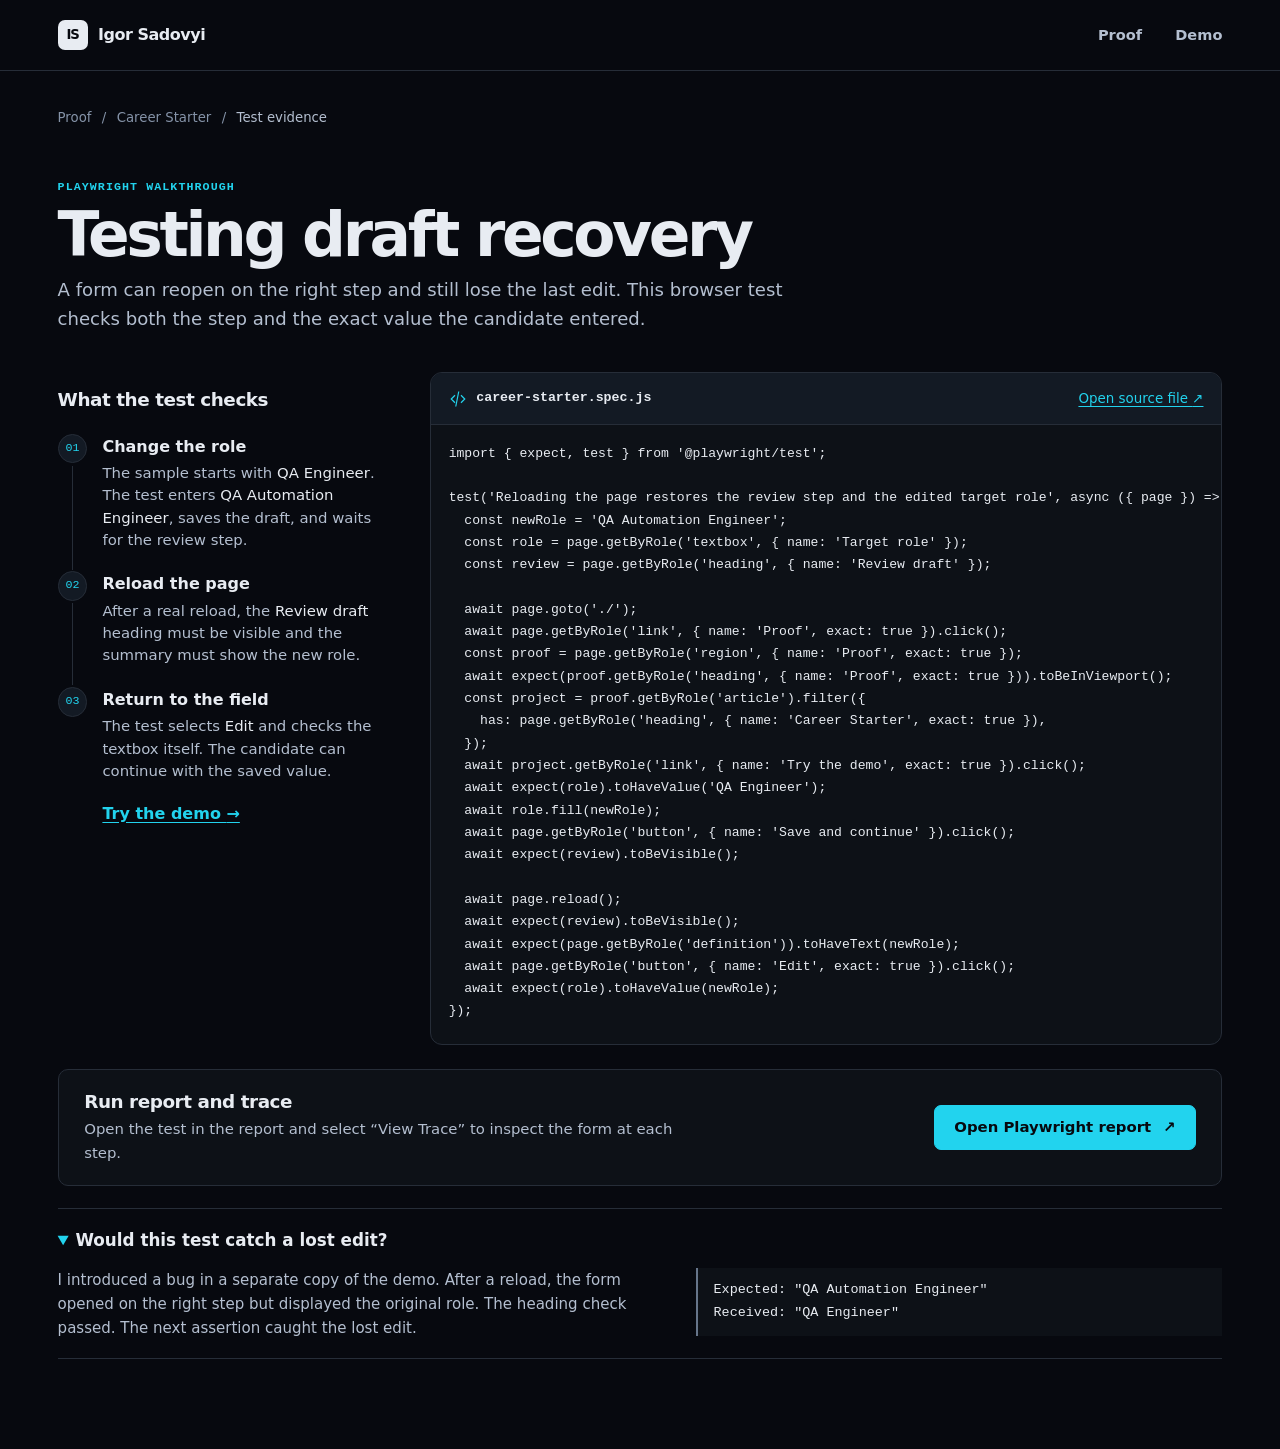
==== evidence/index.html @ a40f342d "Publish the QA portfolio and Career Starter test evidence" ====
<!doctype html>
<html lang="en" data-report-ready="true">
<head>
  <meta charset="utf-8">
  <meta name="viewport" content="width=device-width, initial-scale=1">
  <meta name="color-scheme" content="dark">
  <meta name="theme-color" content="#07090f">
  <meta name="description" content="Follow the Playwright test for Career Starter draft recovery. Read the browser assertions, inspect the executable source, and see how a lost edit was detected.">
  <title>Draft recovery test · Igor Sadovyi</title>
  <link rel="icon" href="../icon.svg" type="image/svg+xml">
  <link rel="stylesheet" href="../styles.css">
  <link rel="stylesheet" href="./evidence.css">
  <script src="./source.js" defer></script>
</head>
<body class="evidence-page">
  <a class="skip-link" href="#main">Skip to content</a>
  <header class="site-header">
    <div class="container navbar">
      <a class="wordmark" href="../" aria-label="Igor Sadovyi — home"><span class="monogram" aria-hidden="true">IS</span><span>Igor Sadovyi</span></a>
      <nav class="nav-links" aria-label="Main navigation"><a href="../#proof">Proof</a><a href="../career-starter/">Demo</a></nav>
    </div>
  </header>
  <main class="container evidence-main" id="main">
    <nav class="test-crumb" aria-label="Breadcrumb"><a href="../#proof">Proof</a><span aria-hidden="true">/</span><a href="../work/career-starter/">Career Starter</a><span aria-hidden="true">/</span><span aria-current="page">Test evidence</span></nav>

    <header class="test-heading">
      <p class="test-label">Playwright walkthrough</p>
      <h1>Testing draft recovery</h1>
      <p>A form can reopen on the right step and still lose the last edit. This browser test checks both the step and the exact value the candidate entered.</p>
    </header>

    <section class="walkthrough" aria-label="Test walkthrough and source">
      <section class="test-checks" aria-labelledby="checks-title">
        <h2 id="checks-title">What the test checks</h2>
        <ol>
          <li><span class="check-index" aria-hidden="true">01</span><div><h3>Change the role</h3><p>The sample starts with <strong>QA Engineer</strong>. The test enters <strong>QA Automation Engineer</strong>, saves the draft, and waits for the review step.</p></div></li>
          <li><span class="check-index" aria-hidden="true">02</span><div><h3>Reload the page</h3><p>After a real reload, the <strong>Review draft</strong> heading must be visible and the summary must show the new role.</p></div></li>
          <li><span class="check-index" aria-hidden="true">03</span><div><h3>Return to the field</h3><p>The test selects <strong>Edit</strong> and checks the textbox itself. The candidate can continue with the saved value.</p></div></li>
        </ol>
        <a class="demo-return" href="../career-starter/">Try the demo <span aria-hidden="true">→</span></a>
      </section>

      <section class="spec-panel" aria-labelledby="spec-title">
        <div class="spec-toolbar">
          <h2 id="spec-title"><svg aria-hidden="true" width="18" height="18" viewBox="0 0 24 24" fill="none" stroke="currentColor" stroke-width="1.6"><path d="m8 7-5 5 5 5m8-10 5 5-5 5m-3-15-4 20"/></svg> career-starter.spec.js</h2>
          <a href="./career-starter.spec.txt">Open source file <span aria-hidden="true">↗</span></a>
        </div>
        <pre tabindex="0" aria-label="Playwright test source"><code id="spec-source">Use “Open source file” to read the test.</code></pre>
      </section>
    </section>

    <section class="report-panel" aria-labelledby="report-title">
      <div>
        <h2 id="report-title">Run report and trace</h2>
        <p class="report-available">Open the test in the report and select “View Trace” to inspect the form at each step.</p>
        <p class="report-pending">The local report appears after <code>npm test</code> passes.</p>
      </div>
      <a class="button report-available" href="./report/">Open Playwright report <span aria-hidden="true">↗</span></a>
    </section>

    <details class="regression-note" open>
      <summary>Would this test catch a lost edit?</summary>
      <div class="mutation-result">
        <p>I introduced a bug in a separate copy of the demo. After a reload, the form opened on the right step but displayed the original role. The heading check passed. The next assertion caught the lost edit.</p>
        <pre aria-label="Assertion difference"><code>Expected: "QA Automation Engineer"
Received: "QA Engineer"</code></pre>
      </div>
    </details>
  </main>
</body>
</html>
---- styles.css ----
:root {
  color-scheme: dark;
  --paper: #07090f;
  --surface: #0d1117;
  --raised: #131a24;
  --ink: #e8ecf2;
  --muted: #b4bfd0;
  --quiet: #8593a8;
  --accent: #22d3ee;
  --accent-hover: #67e8f9;
  --line: #262d38;
  --control-border: #66758a;
  --mono: ui-monospace, "Cascadia Mono", Consolas, monospace;
}
*, *::before, *::after { box-sizing: border-box; }
body { margin: 0; color: var(--ink); background: var(--paper); font: 1rem/1.6 system-ui, "Segoe UI", sans-serif; -webkit-font-smoothing: antialiased; }
a { color: inherit; text-underline-offset: .23em; }
button, input, select { font: inherit; }
:focus-visible { outline: 2px solid var(--accent); outline-offset: 4px; }
::selection { color: var(--paper); background: var(--accent); }
.container { width: min(1184px, calc(100% - clamp(2.25rem, 9vw, 9rem))); margin-inline: auto; }
.skip-link { position: absolute; z-index: 10; top: -6rem; left: 1rem; padding: .7rem 1rem; background: var(--ink); color: var(--paper); }
.skip-link:focus { top: .5rem; }
.site-header { background: var(--paper); border-bottom: 1px solid var(--line); }
.navbar, .site-footer > .container { display: flex; align-items: center; justify-content: space-between; gap: 1rem; }
.navbar { min-height: 70px; }
.wordmark { display: inline-flex; align-items: center; gap: .65rem; font-weight: 700; letter-spacing: -.03em; text-decoration: none; white-space: nowrap; }
.monogram { display: inline-grid; place-items: center; width: 30px; height: 30px; border-radius: 7px; background: var(--ink); color: var(--paper); font: 750 .83rem/1 system-ui, sans-serif; letter-spacing: -.08em; }
.nav-links { display: flex; flex-wrap: wrap; justify-content: flex-end; align-items: center; gap: clamp(.85rem, 2.6vw, 2.3rem); }
.nav-links a, .site-footer a { color: var(--muted); font-size: .91rem; font-weight: 550; text-decoration: none; }
.nav-links a:hover, .site-footer a:hover, .text-link:hover { color: var(--accent-hover); }
.nav-links .contact-nav { padding: .35rem .8rem; border: 1px solid var(--line); border-radius: 7px; color: var(--ink); background: var(--surface); }
.eyebrow { margin: 0; color: var(--quiet); font: 600 .73rem/1.5 var(--mono); letter-spacing: .12em; text-transform: uppercase; }
.button { display: inline-flex; align-items: center; justify-content: center; gap: .75rem; min-height: 44px; padding: .68rem 1.2rem; border: 1px solid var(--accent); border-radius: 7px; color: var(--paper); background: var(--accent); font: 650 .93rem/1.4 system-ui, sans-serif; text-decoration: none; cursor: pointer; }
.button:hover { border-color: var(--accent-hover); background: var(--accent-hover); }
.button.secondary { background: var(--surface); border-color: var(--control-border); color: var(--ink); }
.button.secondary:hover { border-color: var(--accent); background: var(--raised); }
.text-link { display: inline-flex; align-items: baseline; gap: .5em; color: var(--ink); font-weight: 620; font-size: .92rem; text-decoration: underline; text-decoration-color: var(--control-border); }
.site-footer { border-top: 1px solid var(--line); }
.site-footer > .container { flex-wrap: wrap; padding-block: 1.4rem; color: var(--quiet); font-size: .85rem; }
@media (max-width: 580px) {
  .navbar { min-height: 59px; gap: .65rem; }
  .nav-links { gap: .75rem; }
  .nav-links a { font-size: .81rem; }
  .site-footer > .container { gap: .5rem; }
}
@media (max-width: 400px) {
  .wordmark { gap: .35rem; font-size: .86rem; }
  .nav-links { gap: .5rem; }
  .nav-links .contact-nav { padding: .3rem .45rem; }
}
---- evidence/evidence.css ----
.evidence-main { max-width: 1180px; padding-block: clamp(1.4rem, 3vw, 2.25rem) clamp(3rem, 7vw, 6rem); }
.test-crumb { display: flex; align-items: baseline; flex-wrap: wrap; gap: .45rem .65rem; color: var(--quiet); font-size: .83rem; }
.test-crumb a { text-decoration: none; }
.test-crumb a:hover { color: var(--accent); text-decoration: underline; }
.test-crumb [aria-current] { color: var(--muted); }
.test-heading { margin: clamp(2rem, 4vw, 3.15rem) 0 clamp(1.6rem, 3vw, 2.4rem); }
.test-label { margin: 0; color: var(--accent); font: 600 .73rem/1.45 var(--mono); letter-spacing: .09em; text-transform: uppercase; }
.test-heading h1 { margin: .4rem 0 .55rem; font-size: clamp(2.25rem, 4.8vw, 4rem); line-height: 1.06; letter-spacing: -.055em; }
.test-heading > p:last-child { margin: 0; max-width: 67ch; color: var(--muted); font-size: clamp(1rem, 1.6vw, 1.13rem); }
.walkthrough { display: grid; grid-template-columns: minmax(13rem, .8fr) minmax(0, 1.9fr); gap: clamp(1.25rem, 3vw, 2.7rem); align-items: start; }
.test-checks { padding: 1rem 0 .4rem; min-width: 0; }
.test-checks h2, .report-panel h2 { margin: 0; font-size: 1.15rem; line-height: 1.3; letter-spacing: -.025em; }
.test-checks ol { margin: 1.35rem 0 1.15rem; padding: 0; list-style: none; }
.test-checks li { position: relative; display: grid; grid-template-columns: 2rem minmax(0, 1fr); gap: .8rem; }
.test-checks li:not(:last-child) { padding-bottom: 1.25rem; }
.test-checks li:not(:last-child)::before { position: absolute; content: ''; inset: 2rem auto .1rem .92rem; border-left: 1px solid var(--line); }
.check-index { display: grid; place-items: center; width: 1.86rem; height: 1.86rem; border: 1px solid var(--line); border-radius: 50%; background: var(--raised); color: var(--accent); font: .73rem/1 var(--mono); }
.test-checks h3 { margin: .18rem 0 .3rem; font-size: 1rem; font-weight: 640; line-height: 1.3; }
.test-checks p { margin: 0; color: var(--muted); font-size: .93rem; line-height: 1.5; }
.test-checks strong { color: var(--ink); font-weight: 545; }
.demo-return, .spec-toolbar a { color: var(--accent); text-underline-offset: .2em; }
.demo-return { display: inline-block; margin-left: 2.8rem; font-weight: 610; }
.demo-return:hover, .spec-toolbar a:hover { color: var(--accent-hover); }
.spec-panel { min-width: 0; border: 1px solid var(--line); border-radius: 12px; overflow: hidden; background: var(--surface); }
.spec-toolbar { display: flex; align-items: center; justify-content: space-between; gap: .42rem 1rem; flex-wrap: wrap; padding: .92rem 1.12rem; border-bottom: 1px solid var(--line); background: var(--raised); }
.spec-toolbar h2 { display: flex; align-items: center; gap: .6rem; margin: 0; color: var(--ink); font: 600 .83rem/1.4 var(--mono); }
.spec-toolbar svg { color: var(--accent); }
.spec-toolbar a { font-size: .84rem; }
.spec-panel pre { margin: 0; max-width: 100%; overflow: auto; padding: 1.1rem 1.12rem 1.35rem; font: .82rem/1.7 var(--mono); tab-size: 2; }
.spec-panel pre:focus-visible { outline-offset: -3px; }
.spec-panel code { font: inherit; }
.report-panel { display: flex; align-items: center; justify-content: space-between; flex-wrap: wrap; gap: .85rem 1.25rem; margin-top: 1.5rem; padding: 1.2rem clamp(1rem, 2.5vw, 1.6rem); border: 1px solid var(--line); border-radius: 10px; background: var(--surface); }
.report-panel p { margin: .3rem 0 0; max-width: 65ch; color: var(--muted); font-size: .93rem; }
.report-panel code { color: var(--ink); font: .88rem/1.4 var(--mono); }
[data-report-ready="false"] .report-available, [data-report-ready="true"] .report-pending { display: none; }
.regression-note { margin-top: 1.35rem; border-block: 1px solid var(--line); padding-block: 1.15rem; }
.regression-note summary { width: fit-content; cursor: pointer; font-size: 1.05rem; font-weight: 640; }
.regression-note summary::marker { color: var(--accent); }
.mutation-result { display: grid; grid-template-columns: minmax(0, 1.15fr) minmax(0, 1fr); gap: 1rem 2rem; align-items: start; margin-top: .85rem; }
.mutation-result p { margin: 0; color: var(--muted); font-size: .94rem; }
.mutation-result pre { overflow-x: auto; margin: 0; border-left: 2px solid var(--control-border); background: var(--surface); padding: .72rem 1rem; color: var(--ink); font: .84rem/1.7 var(--mono); }
.mutation-result code { font: inherit; }
@media (max-width: 820px) {
  .walkthrough { grid-template-columns: minmax(0, 1fr); }
  .test-checks { padding-block: 0 .5rem; }
  .mutation-result { grid-template-columns: minmax(0, 1fr); }
}
@media (max-width: 520px) {
  .evidence-main { padding-top: 1rem; }
  .spec-toolbar, .spec-panel pre { padding-inline: .85rem; }
}
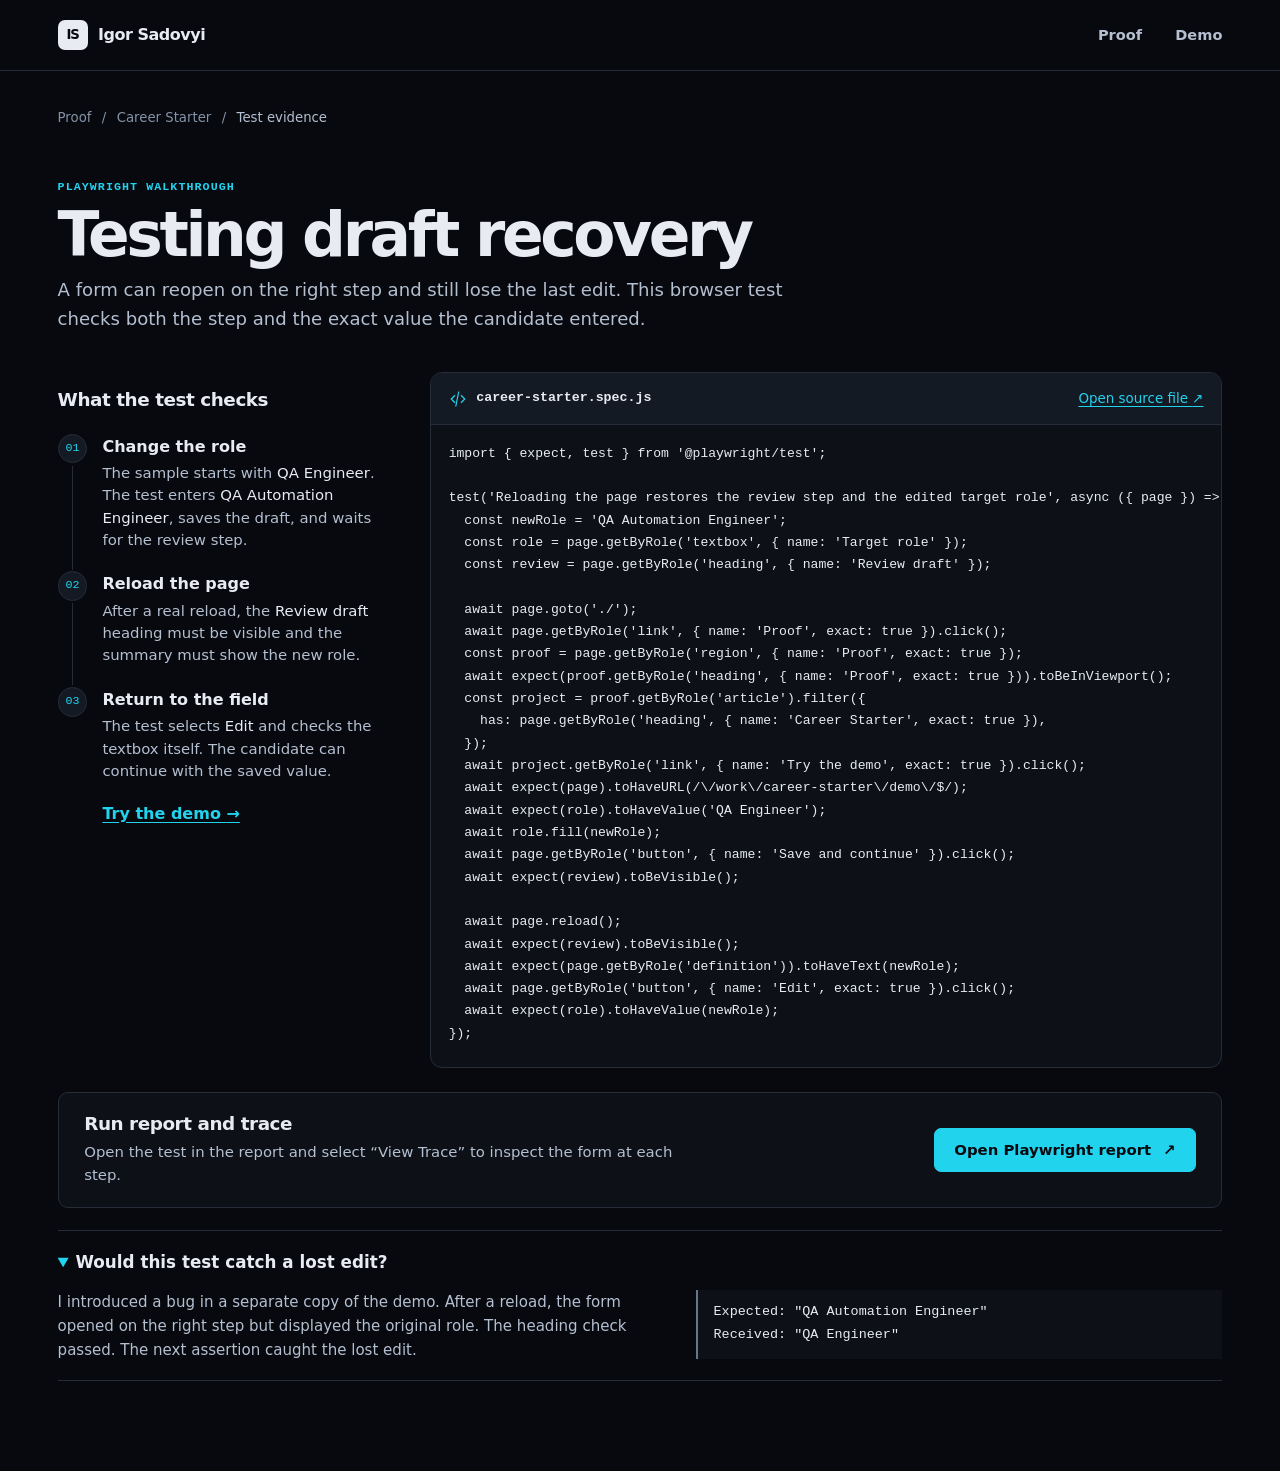
==== commit 0e0a9f57: "Link to the portfolio draft demo on its own route" ====
--- a/evidence/index.html
+++ b/evidence/index.html
@@ -17,7 +17,7 @@
   <header class="site-header">
     <div class="container navbar">
       <a class="wordmark" href="../" aria-label="Igor Sadovyi — home"><span class="monogram" aria-hidden="true">IS</span><span>Igor Sadovyi</span></a>
-      <nav class="nav-links" aria-label="Main navigation"><a href="../#proof">Proof</a><a href="../career-starter/">Demo</a></nav>
+      <nav class="nav-links" aria-label="Main navigation"><a href="../#proof">Proof</a><a href="../work/career-starter/demo/">Demo</a></nav>
     </div>
   </header>
   <main class="container evidence-main" id="main">
@@ -37,7 +37,7 @@
           <li><span class="check-index" aria-hidden="true">02</span><div><h3>Reload the page</h3><p>After a real reload, the <strong>Review draft</strong> heading must be visible and the summary must show the new role.</p></div></li>
           <li><span class="check-index" aria-hidden="true">03</span><div><h3>Return to the field</h3><p>The test selects <strong>Edit</strong> and checks the textbox itself. The candidate can continue with the saved value.</p></div></li>
         </ol>
-        <a class="demo-return" href="../career-starter/">Try the demo <span aria-hidden="true">→</span></a>
+        <a class="demo-return" href="../work/career-starter/demo/">Try the demo <span aria-hidden="true">→</span></a>
       </section>
 
       <section class="spec-panel" aria-labelledby="spec-title">
